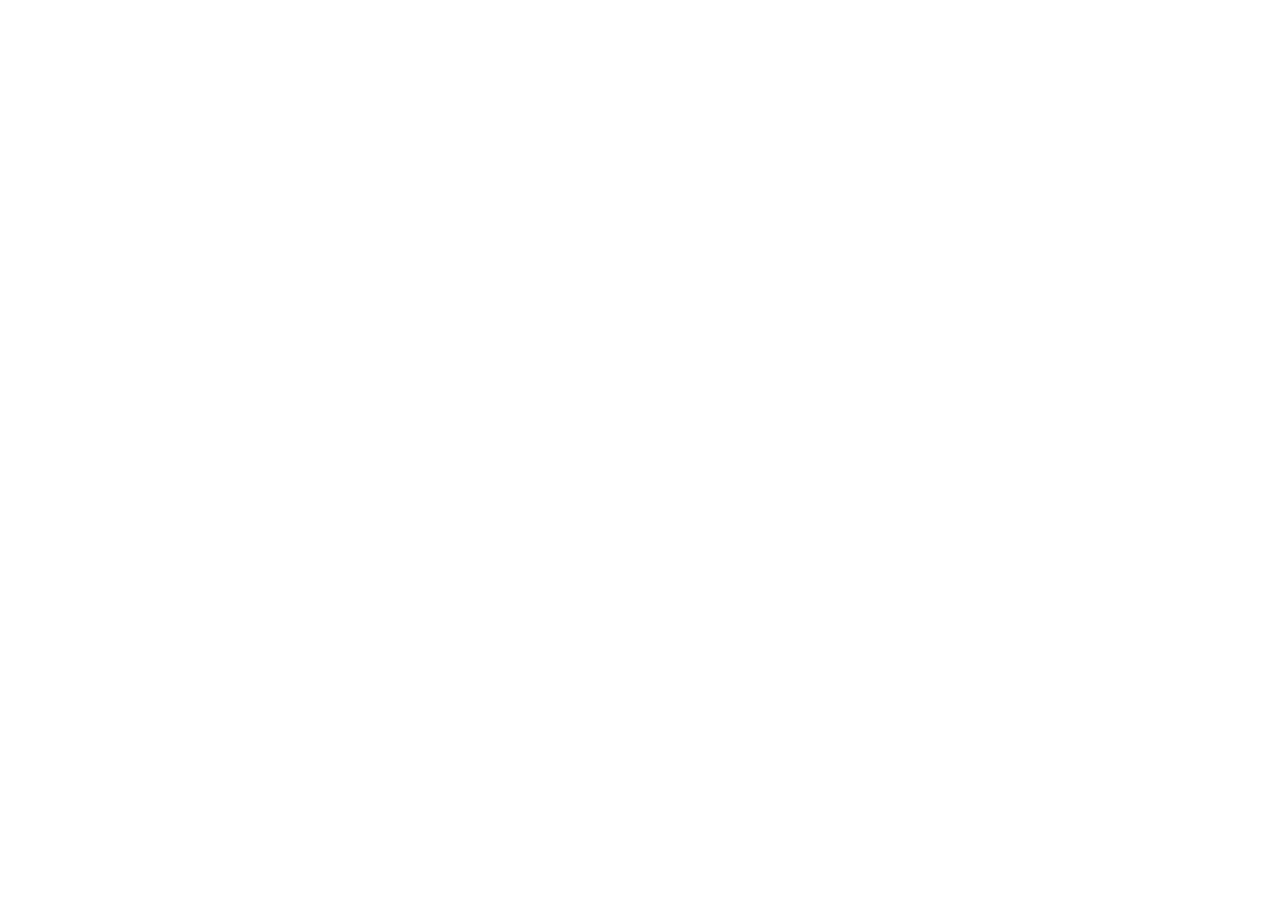
==== Youtube Clone/index.html @ 09357999 "collected all assets and created boiler plate on html and css" ====
<!DOCTYPE html>
<html lang="en">
<head>
    <meta charset="UTF-8">
    <meta name="viewport" content="width=device-width, initial-scale=1.0">
    <title>Youtube clone</title>
    <link rel="stylesheet" href="style.css">
</head>
<body>
    
</body>
</html>
---- Youtube Clone/style.css ----
*{
    margin: 0;
    padding: 0;
    box-sizing: border-box;
    font-family: Arial, Helvetica, sans-serif;
}
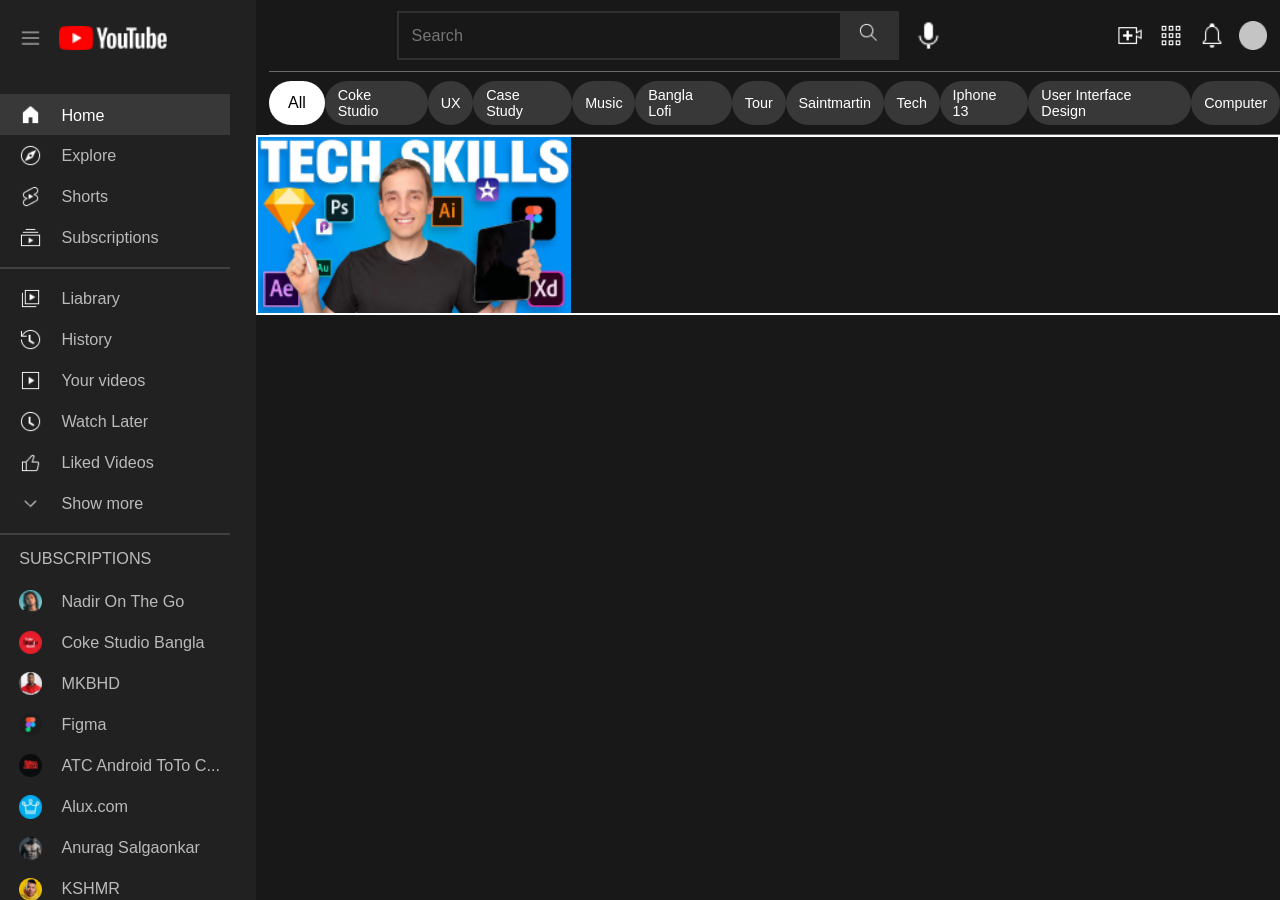
==== commit b3a618f3: "updated youtube clone" ====
--- a/Youtube Clone/index.html
+++ b/Youtube Clone/index.html
@@ -1,12 +1,171 @@
 <!DOCTYPE html>
 <html lang="en">
+
 <head>
     <meta charset="UTF-8">
     <meta name="viewport" content="width=device-width, initial-scale=1.0">
     <title>Youtube clone</title>
     <link rel="stylesheet" href="style.css">
+
+    <head>
+        <title>My Website</title>
+        <link rel="icon" href="Assets/icon.png">
+    </head>
 </head>
+
 <body>
-    
+    <div class="parent">
+
+        <aside class="sidebar">
+            <div class="line1">
+                <img src="Assets/hambarger.png" alt="ham" class="ham">
+                <img src="Assets/Youtube logo.png" alt="logo" class="logo">
+            </div>
+            <div class="home">
+                <img src="Assets/home.png" alt="home" class="hmlogo">
+                <p>Home</p>
+            </div>
+            <div class="type1">
+                <img src="Assets/explore.png" alt="home" class="eplogo">
+                <p>Explore</p>
+            </div>
+            <div class="type1">
+                <img src="Assets/shorts.png" alt="home" class="eplogo">
+                <p>Shorts</p>
+            </div>
+            <div class="type2">
+                <img src="Assets/subscription.png" alt="home" class="eplogo">
+                <p>Subscriptions</p>
+            </div>
+            <div class="type3">
+                <img src="Assets/library.png" alt="home" class="eplogo">
+                <p>Liabrary</p>
+            </div>
+            <div class="type1">
+                <img src="Assets/history.png" alt="home" class="eplogo">
+                <p>History</p>
+            </div>
+            <div class="type1">
+                <img src="Assets/your_video.png" alt="home" class="eplogo">
+                <p>Your videos</p>
+            </div>
+            <div class="type1">
+                <img src="Assets/watch_later.png" alt="home" class="eplogo">
+                <p>Watch Later</p>
+            </div>
+            <div class="type1">
+                <img src="Assets/liked.png" alt="home" class="eplogo">
+                <p>Liked Videos</p>
+            </div>
+            <div class="type2">
+                <img src="Assets/down_arrow.png" alt="home" class="eplogo">
+                <p>Show more</p>
+            </div>
+            <div class="type4">
+                <p>SUBSCRIPTIONS</p>
+            </div>
+            <div class="type1">
+                <img src="Assets/Ellipse 1.png" alt="home" class="eplogo">
+                <p>Nadir On The Go</p>
+            </div>
+            <div class="type1">
+                <img src="Assets/Ellipse 1 (1).png" alt="home" class="eplogo">
+                <p>Coke Studio Bangla</p>
+            </div>
+            <div class="type1">
+                <img src="Assets/Ellipse 1 (2).png" alt="home" class="eplogo">
+                <p>MKBHD</p>
+            </div>
+            <div class="type1">
+                <img src="Assets/Ellipse 1 (3).png" alt="home" class="eplogo">
+                <p>Figma</p>
+            </div>
+            <div class="type1">
+                <img src="Assets/Ellipse 1 (4).png" alt="home" class="eplogo">
+                <p>ATC Android ToTo C...</p>
+            </div>
+            <div class="type1">
+                <img src="Assets/Ellipse 1 (5).png" alt="home" class="eplogo">
+                <p>Alux.com</p>
+            </div>
+            <div class="type1">
+                <img src="Assets/Ellipse 1 (6).png" alt="home" class="eplogo">
+                <p>Anurag Salgaonkar</p>
+            </div>
+            <div class="type1">
+                <img src="Assets/Ellipse 4 (6).png" alt="home" class="eplogo">
+                <p>KSHMR</p>
+            </div>
+            <div class="type1">
+                <img src="Assets/Ellipse 4 (4).png" alt="home" class="eplogo">
+                <p>Sarthak Goswami</p>
+            </div>
+        </aside>
+        <div class="whole_page">
+            <nav class="navbar">
+                <div class="fullbar">
+                    <div class="searchbar">
+                        <input type="text" placeholder="Search" class="search">
+                    </div>
+                    <div class="searchbutton">
+                        <img src="Assets/search.png" alt="search button" class="sbtn">
+                    </div>
+                </div>
+                <img src="Assets/mic.png" alt="mic" class="mic">
+                <div class="navcontent">
+                    <img src="Assets/create.png" alt="create" class="items">
+                    <img src="Assets/more.png" alt="more" class="items">
+                    <img src="Assets/bell.png" alt="bell" class="items">
+                    <img src="Assets/Ellipse 4-1.png" alt="avatar" class="items">
+                </div>
+            </nav>
+            <div class="navbar2">
+                <div class="btntype1">
+                    <p>All</p>
+                </div>
+                <div class="btntype2">
+                    <p>Coke Studio</p>
+                </div>
+                <div class="btntype2">
+                    <p>UX</p>
+                </div>
+                <div class="btntype2">
+                    <p>Case Study</p>
+                </div>
+                <div class="btntype2">
+                    <p>Music</p>
+                </div>
+                <div class="btntype2">
+                    <p>Bangla Lofi</p>
+                </div>
+                <div class="btntype2">
+                    <p>Tour</p>
+                </div>
+                <div class="btntype2">
+                    <p>Saintmartin</p>
+                </div>
+                <div class="btntype2">
+                    <p>Tech</p>
+                </div>
+                <div class="btntype2">
+                    <p>Iphone 13</p>
+                </div>
+                <div class="btntype2">
+                    <p>User Interface Design</p>
+                </div>
+                <div class="btntype2">
+                    <p>Computer</p>
+                </div>
+                
+            </div>
+
+            <div class="ytpge">
+                <img src="Assets/Thumbnail-1.png" alt="thumbnail_1">
+            </div>
+        </div>
+    </div>
+
+
 </body>
+
 </html>
--- a/Youtube Clone/style.css
+++ b/Youtube Clone/style.css
@@ -1,6 +1,235 @@
-*{
+* {
     margin: 0;
     padding: 0;
     box-sizing: border-box;
     font-family: Arial, Helvetica, sans-serif;
+}
+
+body {
+    background-color: #181818;
+}
+
+.parent {
+    display: flex;
+
+    .navbar {
+        height: 8vh;
+        width: 79vw;
+        display: flex;
+        align-items: center;
+        border-bottom: 1px solid rgb(105, 105, 105);
+        margin-left: 1vw;
+
+        .fullbar {
+            display: flex;
+            margin-left: 10vw;
+            border: 2px solid #303030;
+
+            .searchbutton {
+                background-color: #303030;
+                padding-top: 0.86vh;
+                padding-inline: 1.3vw;
+
+                .sbtn {
+                    width: 1.8vw;
+                }
+            }
+
+            .searchbar {
+                display: flex;
+                align-items: center;
+                padding-left: 1vw;
+                height: 5vh;
+                width: 34.5vw;
+
+                .search {
+                    height: 100%;
+                    width: 100%;
+                    background-color: #181818;
+                    border: none;
+                    color: rgb(204, 203, 203);
+                    font-size: 1.8vh;
+                    outline: none;
+                }
+            }
+        }
+    }
+
+    .mic {
+        height: 3.8vh;
+        margin-left: 1vw;
+    }
+
+    .navcontent {
+        width: 30vw;
+        display: flex;
+        justify-content: flex-end;
+        gap: 1vw;
+        margin-right: 1vw;
+
+        .items {
+            width: 2.2vw;
+        }
+    }
+
+    .sidebar {
+        padding-block: 1vh;
+        width: 20vw;
+        height: 100vh;
+        background-color: #212121;
+        overflow-y: scroll;
+        scrollbar-width: none;
+
+        .line1 {
+            padding-left: 1.5vw;
+
+            .ham {
+                width: 2.5vh;
+                margin-top: 2vh;
+            }
+
+            .logo {
+                width: 12vh;
+                margin-left: 1vw;
+            }
+        }
+
+        .home {
+            display: flex;
+            background-color: #383838;
+            padding-left: 1.5vw;
+            margin-right: 2vw;
+            margin-top: 4.5vh;
+            padding-block: 1vh;
+
+            p {
+                color: white;
+                font-size: 1.8vh;
+                font-weight: 400;
+                margin-left: 1.5vw;
+                margin-top: 0.3vh;
+            }
+
+            .hmlogo {
+                width: 1.8vw;
+            }
+
+        }
+
+        .type1 {
+            display: flex;
+            padding-left: 1.5vw;
+            margin-right: 2vw;
+            padding-block: 1vh;
+
+            p {
+                color: #bbbaba;
+                font-size: 1.8vh;
+                font-weight: 400;
+                margin-left: 1.5vw;
+                margin-top: 0.2vh;
+            }
+
+            .eplogo {
+                width: 1.8vw;
+            }
+
+        }
+
+        .type2 {
+            display: flex;
+            padding-left: 1.5vw;
+            margin-right: 2vw;
+            padding-block: 1vh;
+            padding-bottom: 2vh;
+            border-bottom: 2px solid rgb(65, 64, 64);
+
+            p {
+                color: #bbbaba;
+                font-size: 1.8vh;
+                font-weight: 400;
+                margin-left: 1.5vw;
+                margin-top: 0.2vh;
+            }
+
+            .eplogo {
+                width: 1.8vw;
+            }
+
+        }
+
+        .type3 {
+            display: flex;
+            padding-left: 1.5vw;
+            margin-right: 2vw;
+            padding-block: 1vh;
+            padding-top: 2vh;
+
+            p {
+                color: #bbbaba;
+                font-size: 1.8vh;
+                font-weight: 400;
+                margin-left: 1.5vw;
+                margin-top: 0.2vh;
+            }
+
+            .eplogo {
+                width: 1.8vw;
+            }
+
+        }
+
+        .type4 {
+            padding-block: 1.5vh;
+
+            p {
+                color: #bbbaba;
+                font-size: 1.8vh;
+                font-weight: 500;
+                margin-left: 1.5vw;
+            }
+        }
+    }
+
+    .whole_page {
+        .navbar2 {
+            border-bottom: 1px solid rgb(105, 105, 105);
+            margin-left: 1vw;
+            padding-block: 1vh;
+            display: flex;
+            justify-content: space-evenly;
+            width: 79vw;
+            height: 7vh;
+
+            .btntype1 {
+                background-color: white;
+                border-radius: 10vw;
+                display: flex;
+                align-items: center;
+                width: auto;
+                padding-inline: 1.5vw;
+            }
+
+            .btntype2 {
+                background-color: #383838;
+                border-radius: 10vw;
+                display: flex;
+                align-items: center;
+                width: auto;
+                padding-inline: 1vw;
+
+                p {
+                    color: white;
+                    font-size: 3.8mm;
+                }
+            }
+        }
+        .ytpge{
+            border: 2px solid white;
+            display: flex;
+            height: 20vh;
+            width: 80vw;
+        }
+
+    }
 }
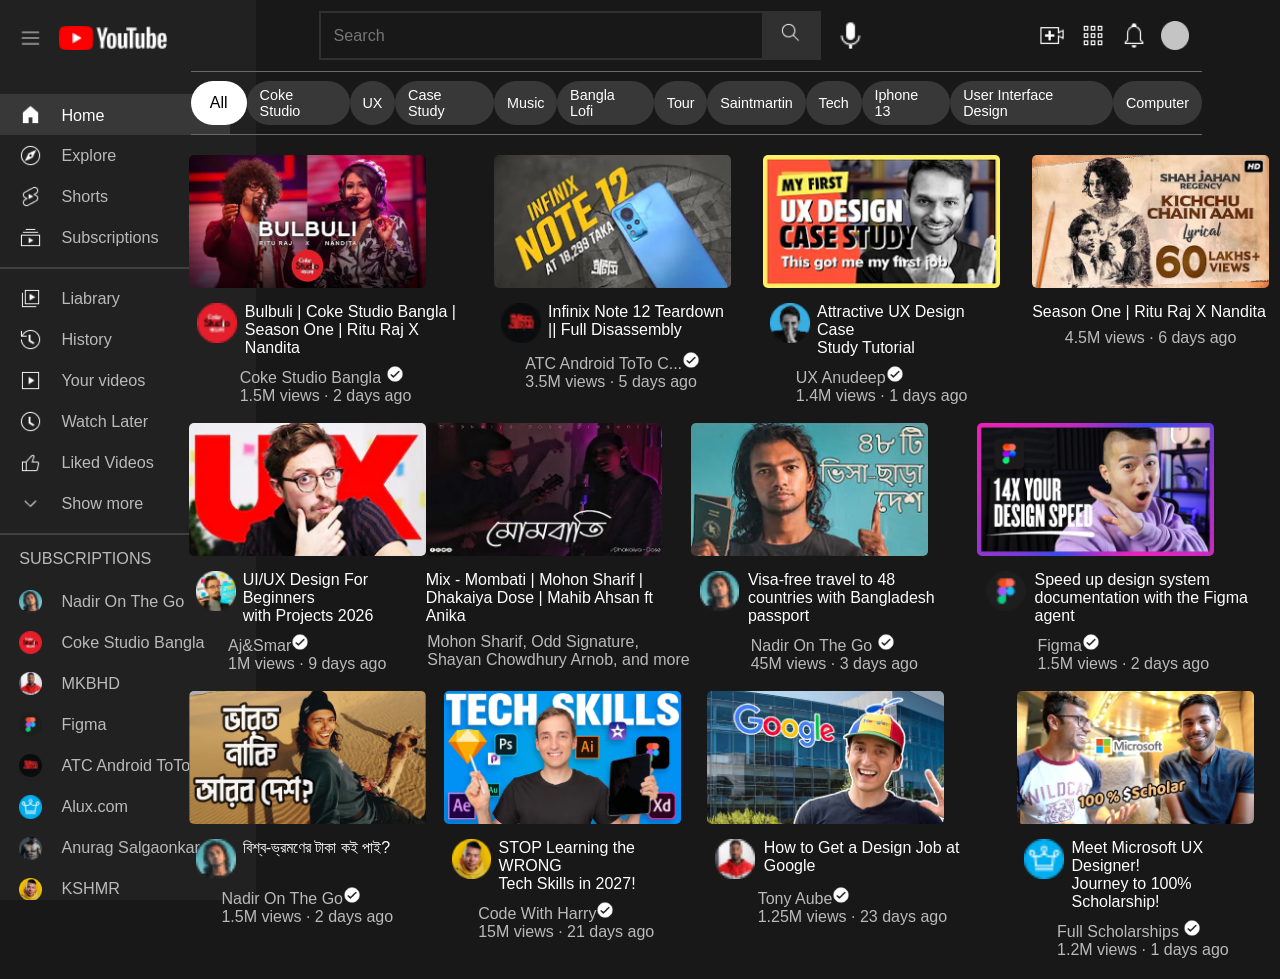
==== commit 994215a0: "completed youtube clone" ====
--- a/Youtube Clone/index.html
+++ b/Youtube Clone/index.html
@@ -156,14 +156,143 @@
                 <div class="btntype2">
                     <p>Computer</p>
                 </div>
-                
+
             </div>
 
             <div class="ytpge">
-                <img src="Assets/Thumbnail-1.png" alt="thumbnail_1">
+                <div class="line">
+                    <div class="video">
+                        <img class="thumbnail" src="Assets/Thumbnail-8.png" alt="thumbnail_1">
+                        <div class="pfp"><img src="Assets/Ellipse 1 (1).png" alt="">
+                            <p>Bulbuli | Coke Studio Bangla |<br> Season One | Ritu Raj X Nandita</p>
+                        </div>
+                        <div class="channelname">
+                            <p>Coke Studio Bangla <img src="Assets/verified.png" alt=""><br>
+                                1.5M views · 2 days ago</p>
+                        </div>
+                    </div>
+                    <div class="video">
+                        <img class="thumbnail" src="Assets/Thumbnail-9.png" alt="thumbnail_2">
+                        <div class="pfp"><img src="Assets/Ellipse 1 (4).png" alt="">
+                            <p>Infinix Note 12 Teardown <br> || Full Disassembly</p>
+                        </div>
+                        <div class="channelname">
+                            <p>ATC Android ToTo C...<img src="Assets/verified.png" alt=""><br>
+                                3.5M views · 5 days ago</p>
+                        </div>
+                    </div>
+                    <div class="video">
+                        <img class="thumbnail" src="Assets/Thumbnail-10.png" alt="thumbnail_3">
+                        <div class="pfp"><img src="Assets/Ellipse 4 (3).png" alt="">
+                            <p>Attractive UX Design Case<br> Study Tutorial</p>
+                        </div>
+                        <div class="channelname">
+                            <p>
+                                UX Anudeep<img src="Assets/verified.png" alt=""><br>
+                                1.4M views · 1 days ago</p>
+                        </div>
+                    </div>
+                    <div class="video">
+                        <img class="thumbnail" src="Assets/Thumbnail-11.png" alt="thumbnail_4">
+                        <div class="pfp">
+                            <p> Season One | Ritu Raj X Nandita</p>
+                        </div>
+                        <div class="channelname">
+                            <p>
+                                4.5M views · 6 days ago</p>
+                        </div>
+                    </div>
+                </div>
+                <div class="line">
+                    <div class="video">
+                        <img class="thumbnail" src="Assets/Thumbnail-4.png" alt="thumbnail_5">
+                        <div class="pfp"><img src="Assets/Ellipse 4 (4).png" alt="">
+                            <p>UI/UX Design For Beginners <br> with Projects 2026</p>
+                        </div>
+                        <div class="channelname">
+                            <p>Aj&Smar<img src="Assets/verified.png" alt=""><br>
+                                1M views · 9 days ago</p>
+                        </div>
+                    </div>
+                    <div class="video">
+                        <img class="thumbnail" src="Assets/Thumbnail-5.png" alt="thumbnail_6">
+                        <div class="pfp">
+                            <p>Mix - Mombati | Mohon Sharif | <br> Dhakaiya Dose | Mahib Ahsan ft Anika</p>
+                        </div>
+                        <div class="channelname">
+                            <p>Mohon Sharif, Odd Signature, <br>Shayan Chowdhury Arnob, and more</p>
+                        </div>
+                    </div>
+                    <div class="video">
+                        <img class="thumbnail" src="Assets/Thumbnail-6.png" alt="thumbnail_7">
+                        <div class="pfp"><img src="Assets/Ellipse 1.png" alt="">
+                            <p>Visa-free travel to 48 <br>countries with Bangladesh passport
+                            </p>
+                        </div>
+                        <div class="channelname">
+                            <p>
+                                Nadir On The Go
+                                <img src="Assets/verified.png" alt=""><br>
+                                45M views · 3 days ago
+                            </p>
+                        </div>
+                    </div>
+                    <div class="video">
+                        <img class="thumbnail" src="Assets/Thumbnail-7.png" alt="thumbnail_8">
+                        <div class="pfp"><img src="Assets/Ellipse 1 (3).png" alt="">
+                            <p>Speed up design system <br>documentation with the Figma agent</p>
+                        </div>
+                        <div class="channelname">
+                            <p>Figma<img src="Assets/verified.png" alt=""><br>
+                                1.5M views · 2 days ago</p>
+                        </div>
+                    </div>
+                </div>
+                <div class="line">
+                    <div class="video">
+                        <img class="thumbnail" src="Assets/Thumbnail.png" alt="thumbnail_9">
+                        <div class="pfp"><img src="Assets/Ellipse 1.png" alt="">
+                            <p>বিশ্ব-ভ্রমণের টাকা কই পাই?</p>
+                        </div>
+                        <div class="channelname">
+                            <p>Nadir On The Go<img src="Assets/verified.png" alt=""><br>
+                                1.5M views · 2 days ago</p>
+                        </div>
+                    </div>
+                    <div class="video">
+                        <img class="thumbnail" src="Assets/Thumbnail-1.png" alt="thumbnail_10">
+                        <div class="pfp"><img src="Assets/Ellipse 4 (6).png" alt="">
+                            <p>STOP Learning the WRONG <br>Tech Skills in 2027!
+                            </p>
+                        </div>
+                        <div class="channelname">
+                            <p>Code With Harry<img src="Assets/verified.png" alt=""><br>
+                                15M views · 21 days ago</p>
+                        </div>
+                    </div>
+                    <div class="video">
+                        <img class="thumbnail" src="Assets/Thumbnail-2.png" alt="thumbnail_11">
+                        <div class="pfp"><img src="Assets/Ellipse 1 (2).png" alt="">
+                            <p>How to Get a Design Job at Google</p>
+                        </div>
+                        <div class="channelname">
+                            <p>Tony Aube<img src="Assets/verified.png" alt=""><br>
+                                1.25M views · 23 days ago</p>
+                        </div>
+                    </div>
+                    <div class="video">
+                        <img class="thumbnail" src="Assets/Thumbnail-3.png" alt="thumbnail_12">
+                        <div class="pfp"><img src="Assets/Ellipse 1 (5).png" alt="">
+                            <p>Meet Microsoft UX Designer! <br> Journey to 100% Scholarship!</p>
+                        </div>
+                        <div class="channelname">
+                            <p>Full Scholarships <img src="Assets/verified.png" alt=""><br>
+                                1.2M views · 1 days ago</p>
+                        </div>
+                    </div>
+                </div>
             </div>
         </div>
-    </div>
 
 
 </body>
--- a/Youtube Clone/style.css
+++ b/Youtube Clone/style.css
@@ -3,10 +3,12 @@
     padding: 0;
     box-sizing: border-box;
     font-family: Arial, Helvetica, sans-serif;
+    scrollbar-width: none;
 }
 
 body {
     background-color: #181818;
+    scrollbar-width: none;
 }
 
 .parent {
@@ -73,6 +75,9 @@
     }
 
     .sidebar {
+        position: fixed;
+        top: 0;
+        left: 0;
         padding-block: 1vh;
         width: 20vw;
         height: 100vh;
@@ -192,6 +197,9 @@
     }
 
     .whole_page {
+        position: absolute;
+        top: 0;
+        right:0;
         .navbar2 {
             border-bottom: 1px solid rgb(105, 105, 105);
             margin-left: 1vw;
@@ -224,11 +232,54 @@
                 }
             }
         }
-        .ytpge{
-            border: 2px solid white;
-            display: flex;
-            height: 20vh;
-            width: 80vw;
+
+        .ytpge {
+            padding: 1%;
+
+            .line{
+                display: flex;
+                justify-content: space-between;
+                padding-block: 1vh;
+
+                .thumbnail {
+                    width: 18.5vw;
+                    border-radius: 5px;
+                }
+
+                .video {
+
+                    .pfp {
+                        margin-top: 3mm;
+                        display: flex;
+
+                        img {
+                            height: 4.4vh;
+                            margin-inline: 3%;
+                        }
+
+                        p {
+                            color: white;
+                            font-size:1rem;
+                        }
+                    }
+
+                    .channelname {
+                        margin-top: 2mm;
+                        display: flex;
+                        justify-content: center;
+
+                        img {
+                            height: 2vh;
+                        }
+
+                        p {
+                            color: #bbbaba;
+                            font-size: medium;
+                        }
+                    }
+                }
+
+            }
         }
 
     }
